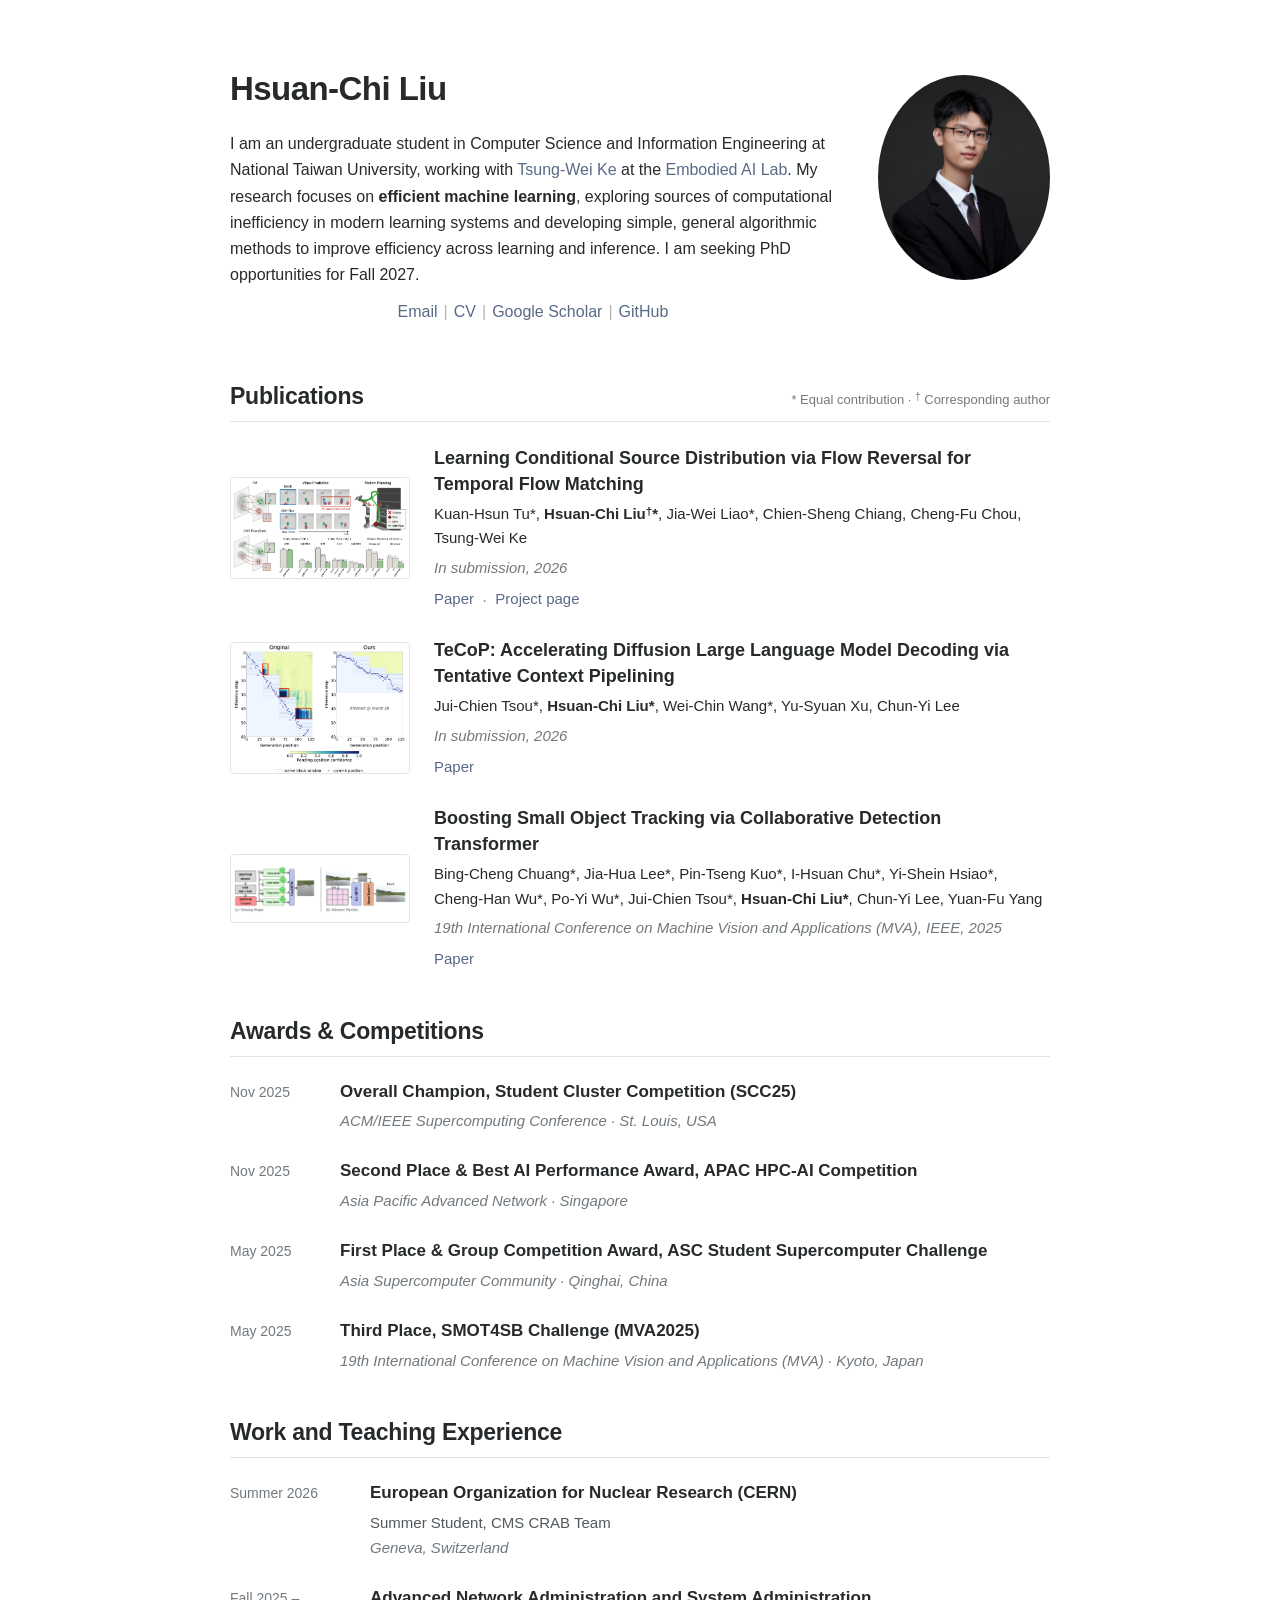
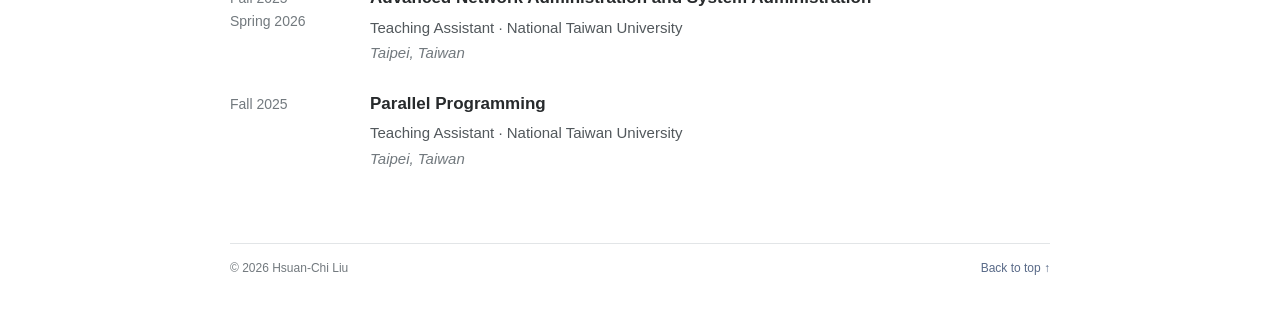
==== index.html @ 88c8360a "Initial personal website" ====
<!doctype html>
<html lang="en">
<head>
  <meta charset="utf-8">
  <meta name="viewport" content="width=device-width, initial-scale=1">
  <meta name="description" content="Hsuan-Chi Liu — research in efficient machine learning.">
  <meta name="theme-color" content="#ffffff">
  <title>Hsuan-Chi Liu</title>
  <link rel="stylesheet" href="assets/style.css">
</head>
<body>
  <main class="container">
    <header class="intro" id="about">
      <div class="intro-copy">
        <h1>Hsuan-Chi Liu</h1>
        <p>
          I am an undergraduate student in Computer Science and Information Engineering at National Taiwan University,
          working with <a href="https://twke18.github.io/">Tsung-Wei Ke</a> at the
          <a href="https://embodiedai-ntu.github.io/">Embodied AI Lab</a>. My research focuses on
          <strong>efficient machine learning</strong>, exploring sources of computational inefficiency in modern learning
          systems and developing simple, general algorithmic methods to improve efficiency across learning and inference.
          I am seeking PhD opportunities for Fall 2027.
        </p>
        <nav class="personal-links" aria-label="Personal links">
          <a href="mailto:hhhhhsuan@csie.ntu.edu.tw">Email</a>
          <span aria-hidden="true">|</span>
          <a href="assets/Hsuan-Chi-Liu-CV.pdf">CV</a>
          <span aria-hidden="true">|</span>
          <a href="https://scholar.google.com/citations?user=OtXe9cgAAAAJ">Google Scholar</a>
          <span aria-hidden="true">|</span>
          <a href="https://github.com/hsuanchi1506">GitHub</a>
        </nav>
      </div>
      <div class="portrait-wrap">
        <img class="portrait" src="assets/hsuan-chi-liu-profile.jpg" alt="Portrait of Hsuan-Chi Liu">
      </div>
    </header>

    <section class="site-section" id="publications" aria-labelledby="publications-title">
      <h2 class="section-title-with-note" id="publications-title">
        <span>Publications</span>
        <span class="publication-note">* Equal contribution · <sup class="contribution-mark">†</sup> Corresponding author</span>
      </h2>
      <div class="entry-stack">
        <article class="entry publication-entry">
          <a class="publication-teaser" href="https://embodiedai-ntu.github.io/cnpflow/index.html" aria-label="CNP-Flow project website">
            <img src="assets/images/publications/cnp-flow.png" width="2044" height="1152" alt="Overview of CNP-Flow for video prediction and motion planning" loading="lazy" decoding="async">
          </a>
          <div class="entry-content">
            <h3>Learning Conditional Source Distribution via Flow Reversal for Temporal Flow Matching</h3>
            <p class="authors">Kuan-Hsun Tu*, <strong>Hsuan-Chi Liu<sup class="contribution-mark">†</sup>*</strong>, Jia-Wei Liao*, Chien-Sheng Chiang, Cheng-Fu Chou, Tsung-Wei Ke</p>
            <p class="venue">In submission, 2026</p>
            <p class="entry-links">
              <a href="https://arxiv.org/abs/2610.05349">Paper</a>
              <span aria-hidden="true">·</span>
              <a href="https://embodiedai-ntu.github.io/cnpflow/index.html">Project page</a>
            </p>
          </div>
        </article>
        <article class="entry publication-entry">
          <a class="publication-teaser publication-teaser--tecop" href="https://arxiv.org/abs/2610.27583" aria-label="TeCoP paper">
            <img src="assets/images/publications/tecop.png" width="828" height="612" alt="Comparison of original decoding and TeCoP tentative context pipelining" loading="lazy" decoding="async">
          </a>
          <div class="entry-content">
            <h3>TeCoP: Accelerating Diffusion Large Language Model Decoding via Tentative Context Pipelining</h3>
            <p class="authors">Jui-Chien Tsou*, <strong>Hsuan-Chi Liu*</strong>, Wei-Chin Wang*, Yu-Syuan Xu, Chun-Yi Lee</p>
            <p class="venue">In submission, 2026</p>
            <p class="entry-links">
              <a href="https://arxiv.org/abs/2610.27583">Paper</a>
            </p>
          </div>
        </article>
        <article class="entry publication-entry">
          <a class="publication-teaser publication-teaser--chat" href="https://doi.org/10.23919/MVA65244.2025.11175122" aria-label="Collaborative Detection Transformer paper">
            <img src="assets/images/publications/chat.png" width="1496" height="471" alt="Training and inference pipeline for collaborative detection transformer tracking" loading="lazy" decoding="async">
          </a>
          <div class="entry-content">
            <h3>Boosting Small Object Tracking via Collaborative Detection Transformer</h3>
            <p class="authors">Bing-Cheng Chuang*, Jia-Hua Lee*, Pin-Tseng Kuo*, I-Hsuan Chu*, Yi-Shein Hsiao*, Cheng-Han Wu*, Po-Yi Wu*, Jui-Chien Tsou*, <strong>Hsuan-Chi Liu*</strong>, Chun-Yi Lee, Yuan-Fu Yang</p>
            <p class="venue">19th International Conference on Machine Vision and Applications (MVA), IEEE, 2025</p>
            <p class="entry-links">
              <a href="https://doi.org/10.23919/MVA65244.2025.11175122">Paper</a>
            </p>
          </div>
        </article>
      </div>
    </section>

    <section class="site-section" id="awards" aria-labelledby="awards-title">
      <h2 id="awards-title">Awards &amp; Competitions</h2>
      <div class="entry-stack">
        <article class="entry">
          <div class="entry-meta">Nov 2025</div>
          <div class="entry-content">
            <h3>Overall Champion, Student Cluster Competition (SCC25)</h3>
            <p class="venue">ACM/IEEE Supercomputing Conference · St. Louis, USA</p>
          </div>
        </article>
        <article class="entry">
          <div class="entry-meta">Nov 2025</div>
          <div class="entry-content">
            <h3>Second Place &amp; Best AI Performance Award, APAC HPC-AI Competition</h3>
            <p class="venue">Asia Pacific Advanced Network · Singapore</p>
          </div>
        </article>
        <article class="entry">
          <div class="entry-meta">May 2025</div>
          <div class="entry-content">
            <h3>First Place &amp; Group Competition Award, ASC Student Supercomputer Challenge</h3>
            <p class="venue">Asia Supercomputer Community · Qinghai, China</p>
          </div>
        </article>
        <article class="entry">
          <div class="entry-meta">May 2025</div>
          <div class="entry-content">
            <h3>Third Place, SMOT4SB Challenge (MVA2025)</h3>
            <p class="venue">19th International Conference on Machine Vision and Applications (MVA) · Kyoto, Japan</p>
          </div>
        </article>
      </div>
    </section>

    <section class="site-section" id="experience" aria-labelledby="experience-title">
      <h2 id="experience-title">Work and Teaching Experience</h2>
      <div class="entry-stack">
        <article class="entry">
          <div class="entry-meta">Summer 2026</div>
          <div class="entry-content">
            <h3>European Organization for Nuclear Research (CERN)</h3>
            <p class="role">Summer Student, CMS CRAB Team</p>
            <p class="location">Geneva, Switzerland</p>
          </div>
        </article>
        <article class="entry">
          <div class="entry-meta">Fall 2025 –<br>Spring 2026</div>
          <div class="entry-content">
            <h3>Advanced Network Administration and System Administration</h3>
            <p class="role">Teaching Assistant · National Taiwan University</p>
            <p class="location">Taipei, Taiwan</p>
          </div>
        </article>
        <article class="entry">
          <div class="entry-meta">Fall 2025</div>
          <div class="entry-content">
            <h3>Parallel Programming</h3>
            <p class="role">Teaching Assistant · National Taiwan University</p>
            <p class="location">Taipei, Taiwan</p>
          </div>
        </article>
      </div>
    </section>

    <!-- Optional section: uncomment after adding real news items.
    <section class="site-section" id="news" aria-labelledby="news-title">
      <h2 id="news-title">News</h2>
      <div class="entry-stack">
        <div class="entry">
          <div class="entry-meta">Oct 2026</div>
          <div class="entry-content"><p>Your recent update goes here.</p></div>
        </div>
      </div>
    </section>
    -->

    <footer>
      <span>© 2026 Hsuan-Chi Liu</span>
      <a href="#about">Back to top ↑</a>
    </footer>
  </main>
</body>
</html>
---- assets/style.css ----
:root {
  color-scheme: light;
  --text: #272a2c;
  --subtext: #52585c;
  --muted: #72797e;
  --link: #596a88;
  --link-hover: #3f4f6c;
  --line: #e2e5e7;
}

* { box-sizing: border-box; }
html { scroll-behavior: smooth; }
body {
  margin: 0;
  background: #fff;
  color: var(--text);
  font-family: Arial, Helvetica, sans-serif;
  font-size: 16px;
  line-height: 1.64;
  -webkit-font-smoothing: antialiased;
}
a { color: var(--link); text-decoration: none; text-underline-offset: 3px; }
a:hover { color: var(--link-hover); text-decoration: underline; }
a:focus-visible { outline: 2px solid var(--link); outline-offset: 3px; }
p { margin: 0; }
.container { width: min(100% - 44px, 820px); margin: 0 auto; padding: 68px 0 32px; }

.intro {
  display: grid;
  grid-template-columns: minmax(0, 1fr) 172px;
  align-items: start;
  gap: 42px;
  margin-bottom: 57px;
}
.intro-copy { min-width: 0; }
h1 {
  font-size: 33px;
  font-weight: 600;
  line-height: 1.25;
  letter-spacing: -0.55px;
  margin: 0 0 22px;
}
.intro-copy p { color: var(--text); margin-bottom: 0; }
.intro-copy strong { font-weight: 600; }
.personal-links { display: flex; flex-wrap: wrap; justify-content: center; gap: 0 6px; margin-top: 10px; }
.personal-links span { color: #b1b4b6; }
.portrait-wrap { padding-top: 7px; }
.portrait, .portrait-placeholder {
  display: block;
  width: 172px;
  height: 205px;
  object-fit: cover;
  border-radius: 50%;
}
.portrait-placeholder {
  display: grid;
  place-items: center;
  background: #efefec;
  color: #888b89;
  font-size: 31px;
  font-weight: 400;
  letter-spacing: -1px;
}
.site-section { margin-top: 45px; }
h2 {
  margin: 0 0 23px;
  padding: 0 0 9px;
  font-size: 23px;
  font-weight: 600;
  line-height: 1.3;
  letter-spacing: -0.25px;
  border-bottom: 1px solid var(--line);
}
.section-title-with-note {
  display: flex;
  flex-wrap: wrap;
  align-items: baseline;
  justify-content: space-between;
  gap: 4px 18px;
}
.publication-note {
  margin-left: auto;
  color: var(--muted);
  font-size: 13px;
  font-weight: 400;
  letter-spacing: 0;
  white-space: nowrap;
}
.contribution-mark {
  position: relative;
  top: -0.35em;
  font-size: 0.78em;
  line-height: 0;
  vertical-align: baseline;
}
.entry-stack { display: grid; gap: 26px; }
.entry {
  display: grid;
  grid-template-columns: 90px minmax(0, 1fr);
  gap: 20px;
}
.publication-entry { grid-template-columns: 180px minmax(0, 1fr); gap: 24px; align-items: center; }
.publication-teaser { display: block; border: 1px solid var(--line); border-radius: 4px; overflow: hidden; }
.publication-teaser:hover { border-color: var(--link); }
.publication-teaser img { display: block; width: 100%; height: auto; }
.publication-teaser--tecop { padding: 0 1%; background: #fff; }
.publication-teaser--chat { padding: 3% 0; background: #fff; }
#experience .entry { grid-template-columns: 120px minmax(0, 1fr); }
.entry-meta { padding-top: 1px; color: var(--muted); font-size: 14px; white-space: nowrap; }
#experience .entry-meta { white-space: normal; }
.entry-content { min-width: 0; }
h3 { margin: 0 0 4px; font-size: 17px; font-weight: 600; line-height: 1.45; }
.publication-entry h3 { font-size: 18px; }
.entry-content p { margin-top: 5px; color: var(--subtext); font-size: 15px; line-height: 1.62; }
.entry-content .authors { color: var(--text); }
.authors strong { font-weight: 600; }
.entry-content .venue { color: var(--muted); font-style: italic; }
.entry-content .role { color: var(--subtext); }
.entry-content .location { margin-top: 1px; color: var(--muted); font-style: italic; }
.entry-content .entry-links { display: flex; flex-wrap: wrap; align-items: center; gap: 0 8px; color: #a6a6a6; margin-top: 7px; }
.entry-content .entry-links > span { font-size: 19px; line-height: 1; }
footer {
  display: flex;
  justify-content: space-between;
  gap: 20px;
  margin-top: 72px;
  border-top: 1px solid var(--line);
  padding-top: 15px;
  font-size: 12px;
  color: var(--muted);
}

@media (max-width: 620px) {
  .container { width: min(100% - 36px, 820px); padding-top: 34px; }
  .intro { grid-template-columns: minmax(0, 1fr) 112px; gap: 18px; margin-bottom: 43px; }
  h1 { font-size: 29px; margin-bottom: 15px; }
  .portrait, .portrait-placeholder { width: 112px; height: 134px; }
  .portrait-placeholder { font-size: 23px; }
  .site-section { margin-top: 38px; }
  .entry { grid-template-columns: 1fr; gap: 2px; }
  .publication-entry { grid-template-columns: 1fr; gap: 16px; }
  .publication-teaser { width: min(100%, 360px); }
  #experience .entry { grid-template-columns: 1fr; }
  .entry-stack { gap: 23px; }
  h2 { font-size: 22px; }
  footer { margin-top: 54px; }
}
@media (max-width: 460px) {
  .intro { grid-template-columns: 1fr; }
  .portrait-wrap { grid-row: 1; padding: 0; }
  .portrait, .portrait-placeholder { width: 112px; height: 134px; }
  h1 { font-size: 30px; margin-top: 1px; }
  .publication-note { max-width: 100%; text-align: right; white-space: normal; }
}
@media (prefers-reduced-motion: reduce) { html { scroll-behavior: auto; } }
@media print { .container { width: 100%; padding: 0; } a { color: inherit; } .entry { break-inside: avoid; } }
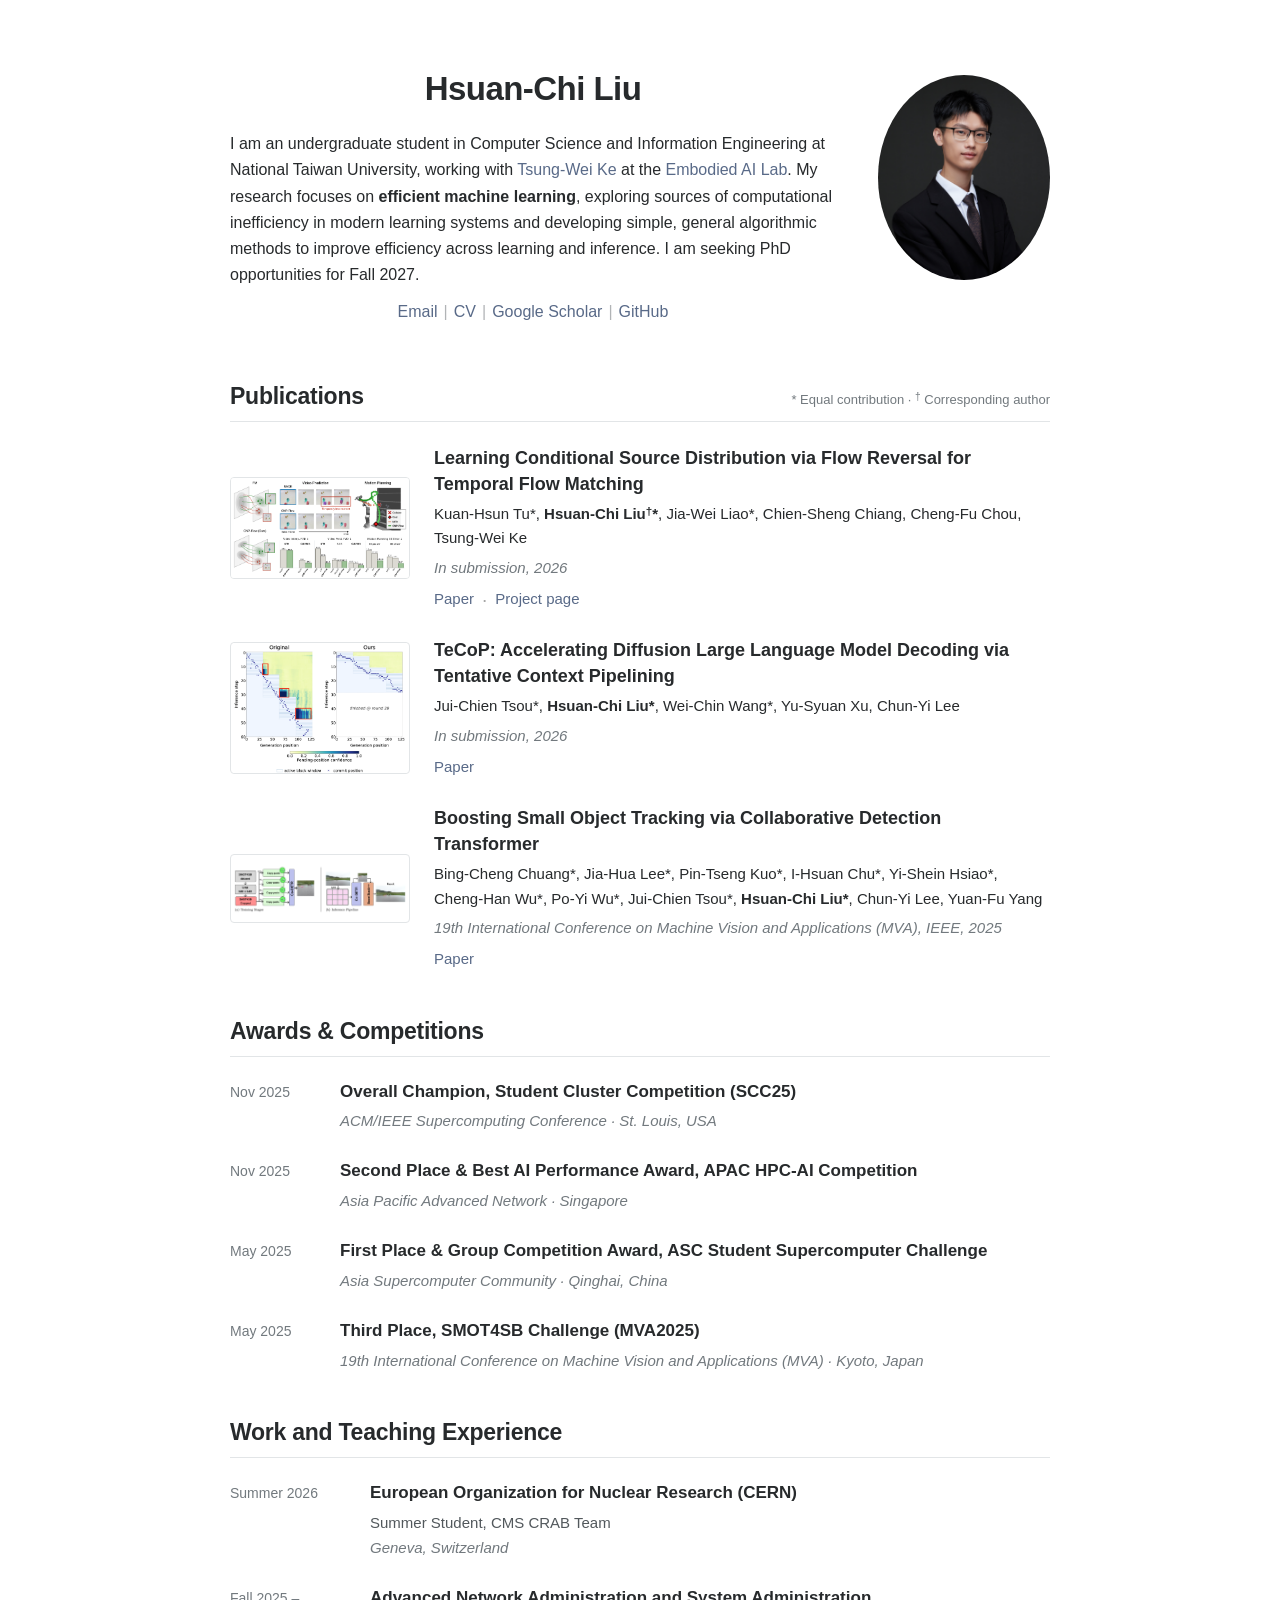
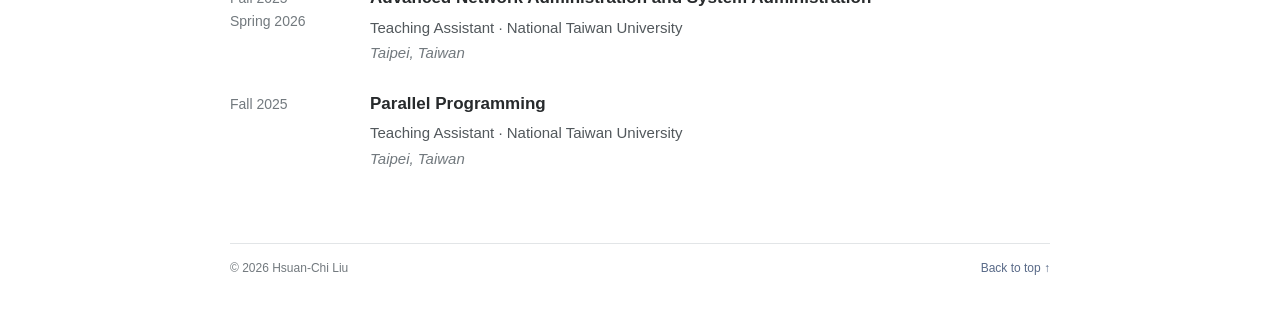
==== commit 97440c10: "Update layout" ====
--- a/index.html
+++ b/index.html
@@ -7,6 +7,7 @@
   <meta name="theme-color" content="#ffffff">
   <title>Hsuan-Chi Liu</title>
   <link rel="stylesheet" href="assets/style.css">
+  <link rel="icon" href="assets/favicon.svg" type="image/svg+xml">
 </head>
 <body>
   <main class="container">
--- a/assets/style.css
+++ b/assets/style.css
@@ -34,6 +34,7 @@
 }
 .intro-copy { min-width: 0; }
 h1 {
+  text-align: center;
   font-size: 33px;
   font-weight: 600;
   line-height: 1.25;
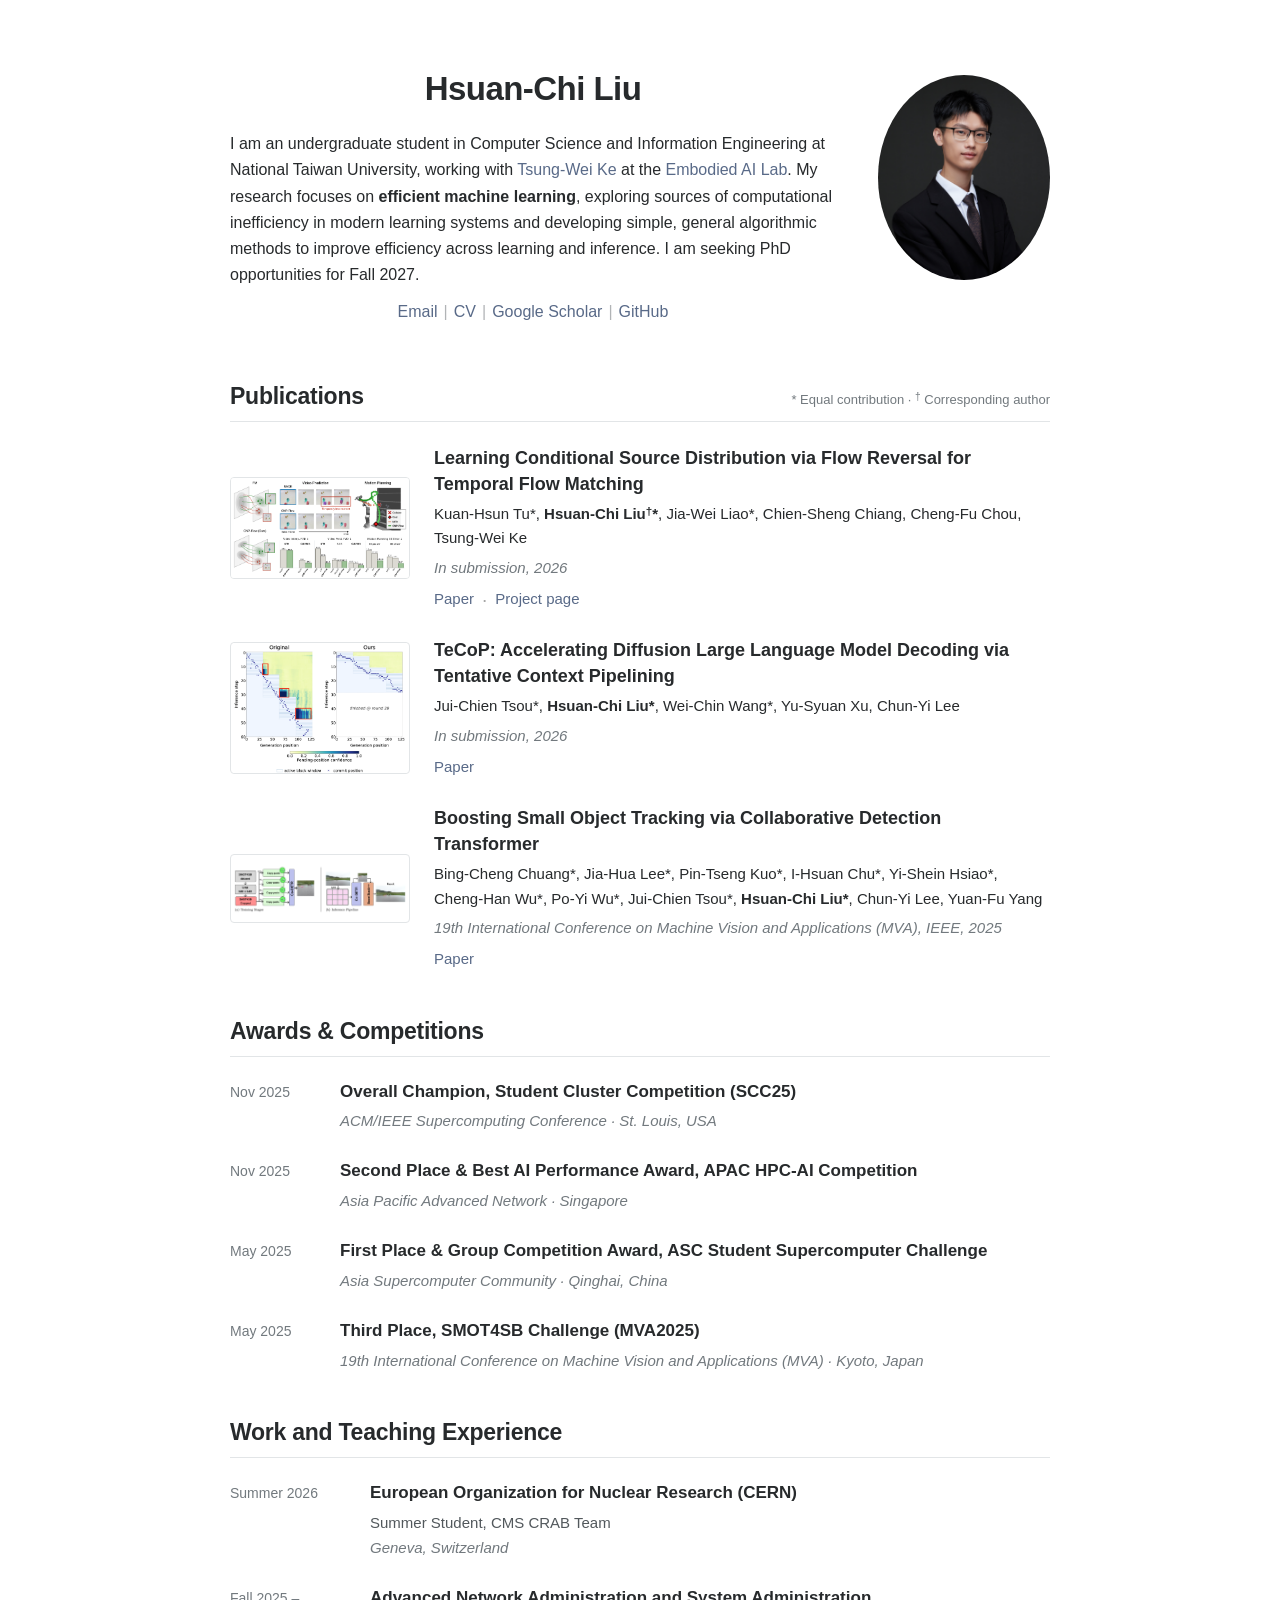
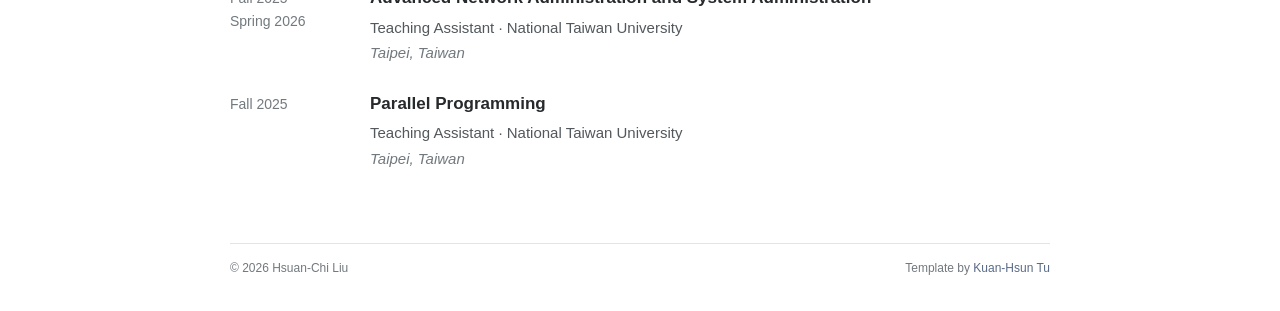
==== commit 7da99e11: "Add template cite" ====
--- a/index.html
+++ b/index.html
@@ -165,7 +165,7 @@
 
     <footer>
       <span>© 2026 Hsuan-Chi Liu</span>
-      <a href="#about">Back to top ↑</a>
+      <span class="template-credit">Template by <a href="https://github.com/syun413/syun413.github.io">Kuan-Hsun Tu</a></span>
     </footer>
   </main>
 </body>
--- a/assets/style.css
+++ b/assets/style.css
@@ -123,6 +123,7 @@
 footer {
   display: flex;
   justify-content: space-between;
+  align-items: baseline;
   gap: 20px;
   margin-top: 72px;
   border-top: 1px solid var(--line);
@@ -130,6 +131,7 @@
   font-size: 12px;
   color: var(--muted);
 }
+footer .template-credit { text-align: right; }
 
 @media (max-width: 620px) {
   .container { width: min(100% - 36px, 820px); padding-top: 34px; }
@@ -144,7 +146,8 @@
   #experience .entry { grid-template-columns: 1fr; }
   .entry-stack { gap: 23px; }
   h2 { font-size: 22px; }
-  footer { margin-top: 54px; }
+  footer { align-items: stretch; flex-direction: column; gap: 4px; margin-top: 54px; }
+  footer .template-credit { align-self: flex-end; }
 }
 @media (max-width: 460px) {
   .intro { grid-template-columns: 1fr; }
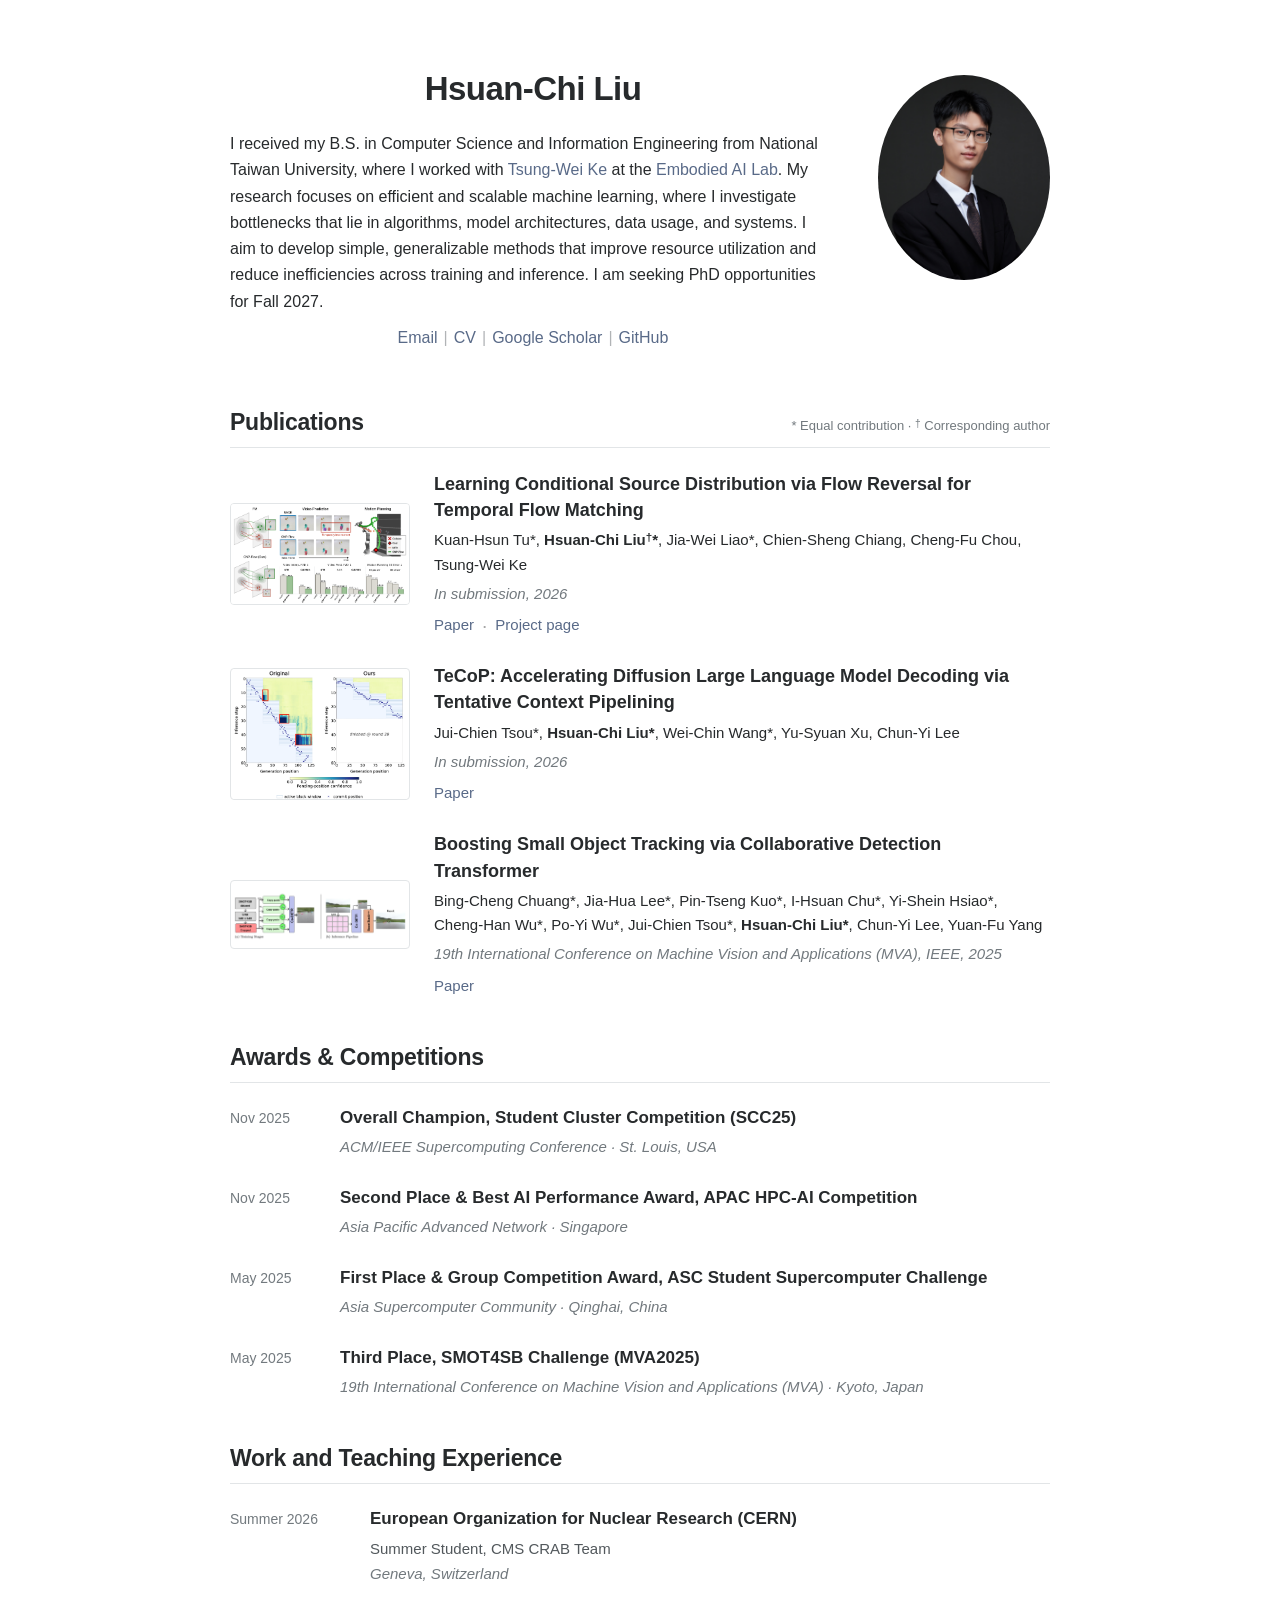
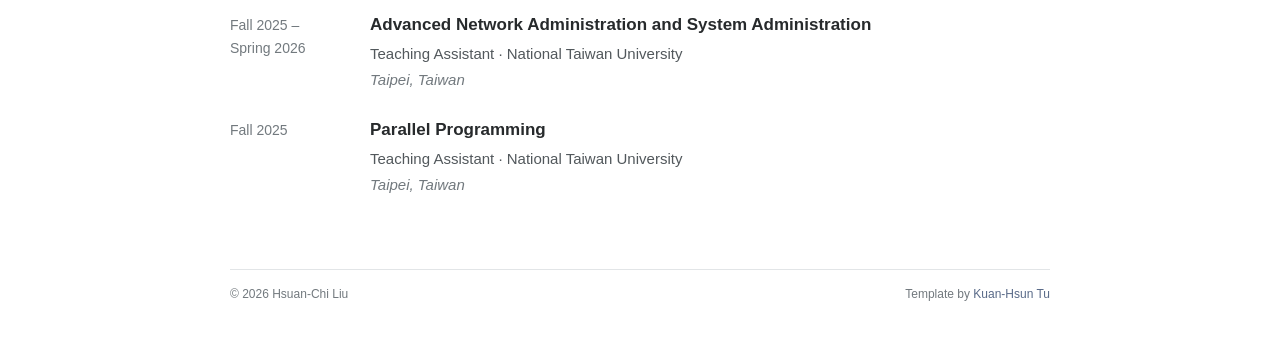
==== commit c2f710cf: "Update website" ====
--- a/index.html
+++ b/index.html
@@ -2,12 +2,13 @@
 <html lang="en">
 <head>
   <meta charset="utf-8">
+  <meta name="google-site-verification" content="GCfJC2zHd71hRn3yoSQipXawh_TCfXsH-Sg9nidghrU" />
   <meta name="viewport" content="width=device-width, initial-scale=1">
   <meta name="description" content="Hsuan-Chi Liu — research in efficient machine learning.">
   <meta name="theme-color" content="#ffffff">
   <title>Hsuan-Chi Liu</title>
   <link rel="stylesheet" href="assets/style.css">
-  <link rel="icon" href="assets/favicon.svg" type="image/svg+xml">
+  <link rel="icon" href="assets/favicon.png" type="image/png" sizes="192x192">
 </head>
 <body>
   <main class="container">
@@ -15,11 +16,12 @@
       <div class="intro-copy">
         <h1>Hsuan-Chi Liu</h1>
         <p>
-          I am an undergraduate student in Computer Science and Information Engineering at National Taiwan University,
-          working with <a href="https://twke18.github.io/">Tsung-Wei Ke</a> at the
+          I received my B.S. in Computer Science and Information Engineering from National Taiwan University,
+          where I worked with <a href="https://twke18.github.io/">Tsung-Wei Ke</a> at the
           <a href="https://embodiedai-ntu.github.io/">Embodied AI Lab</a>. My research focuses on
-          <strong>efficient machine learning</strong>, exploring sources of computational inefficiency in modern learning
-          systems and developing simple, general algorithmic methods to improve efficiency across learning and inference.
+          efficient and scalable machine learning, where I investigate bottlenecks that lie in algorithms,
+          model architectures, data usage, and systems. I aim to develop simple, generalizable methods that improve
+          resource utilization and reduce inefficiencies across training and inference.
           I am seeking PhD opportunities for Fall 2027.
         </p>
         <nav class="personal-links" aria-label="Personal links">
